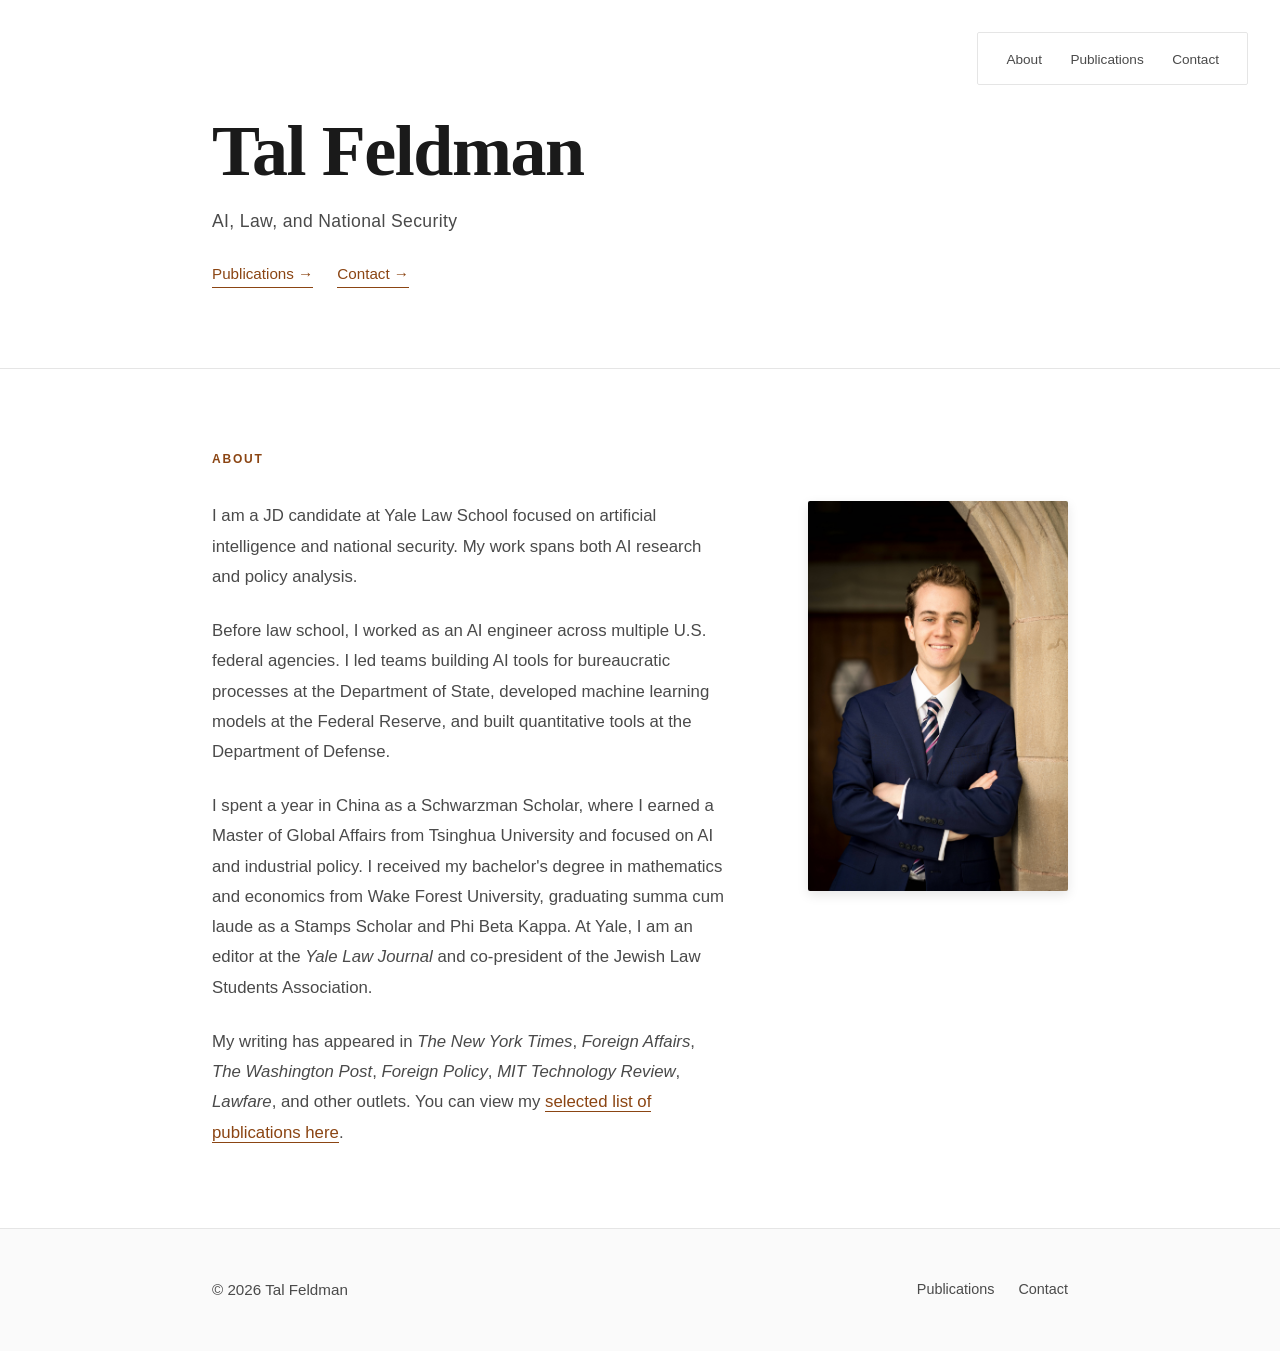
==== index.html @ 02ea6c84 "Add New York Times op-ed to publications and front-page venue list Adds "The Hidden Cost of China's " ====
<!DOCTYPE html>
<html lang="en">
<head>
    <meta charset="UTF-8">
    <meta name="viewport" content="width=device-width, initial-scale=1.0">
    
    <!-- Primary Meta Tags -->
    <title>Tal Feldman — AI, Law & National Security | Yale Law School</title>
    <meta name="title" content="Tal Feldman — AI, Law & National Security | Yale Law School">
    <meta name="description" content="Tal Feldman is a JD candidate at Yale Law School working at the intersection of AI, law, and national security. Former AI engineer across multiple U.S. federal agencies. Writing in The New York Times, Foreign Policy, Washington Post, MIT Technology Review, and Lawfare.">
    <meta name="robots" content="index, follow">
    <meta name="author" content="Tal Feldman">
    <meta name="keywords" content="Tal Feldman, AI policy, national security, Yale Law School, artificial intelligence, law, machine learning, foreign policy, cybersecurity">
    
    <!-- Canonical URL -->
    <link rel="canonical" href="https://talxfeldman.com/">
    
    <!-- Open Graph / Facebook -->
    <meta property="og:type" content="website">
    <meta property="og:url" content="https://talxfeldman.com/">
    <meta property="og:title" content="Tal Feldman — AI, Law & National Security">
    <meta property="og:description" content="JD candidate at Yale Law School focused on AI and national security. Former AI engineer across multiple U.S. federal agencies. Writing, research, and selected publications.">
    <meta property="og:image" content="https://talxfeldman.com/Feldman1.jpg">
    
    <!-- Twitter -->
    <meta property="twitter:card" content="summary_large_image">
    <meta property="twitter:url" content="https://talxfeldman.com/">
    <meta property="twitter:title" content="Tal Feldman — AI, Law & National Security">
    <meta property="twitter:description" content="JD candidate at Yale Law School focused on AI and national security. Former AI engineer across multiple U.S. federal agencies.">
    <meta property="twitter:image" content="https://talxfeldman.com/Feldman1.jpg">
    
    <!-- Structured Data (JSON-LD) -->
    <script type="application/ld+json">
    {
      "@context": "https://schema.org",
      "@type": "Person",
      "name": "Tal Feldman",
      "url": "https://talxfeldman.com/",
      "image": "https://talxfeldman.com/Feldman1.jpg",
      "sameAs": [
        "https://www.linkedin.com/in/talfeldman/"
      ],
      "jobTitle": "JD Candidate",
      "affiliation": [
        {
          "@type": "Organization",
          "name": "Yale Law School"
        },
        {
          "@type": "Organization",
          "name": "Yale Law Journal"
        }
      ],
      "alumniOf": [
        {
          "@type": "Organization",
          "name": "Tsinghua University",
          "sameAs": "https://www.schwarzmanscholars.org/"
        },
        {
          "@type": "Organization",
          "name": "Wake Forest University"
        }
      ],
      "knowsAbout": [
        "Artificial Intelligence",
        "National Security",
        "AI Policy",
        "Machine Learning",
        "Foreign Policy",
        "Cybersecurity",
        "Law",
        "Technology Policy"
      ],
      "description": "JD candidate at Yale Law School working at the intersection of AI, law, and national security. Former AI engineer at Department of State, Federal Reserve, and Department of Defense."
    }
    </script>
    
    <!-- Favicons -->
    <link rel="icon" type="image/png" sizes="48x48" href="/favicon-48.png">
    <link rel="icon" href="/favicon.ico">
    <style>
        :root {
            --primary-dark: #1a1a1a;
            --secondary-dark: #2d2d2d;
            --text-primary: #0a0a0a;
            --text-secondary: #4a4a4a;
            --accent: #8b4513;
            --accent-light: #b8651f;
            --border-subtle: #e5e5e5;
            --bg-subtle: #fafafa;
        }

        * {
            margin: 0;
            padding: 0;
            box-sizing: border-box;
        }

        body {
            font-family: 'Work Sans', -apple-system, sans-serif;
            line-height: 1.7;
            color: var(--text-primary);
            background: #ffffff;
            -webkit-font-smoothing: antialiased;
            -moz-osx-font-smoothing: grayscale;
        }

        .container {
            max-width: 920px;
            margin: 0 auto;
            padding: 0 2rem;
        }

        /* Header / Hero */
        header {
            padding: 7rem 0 5rem;
            border-bottom: 1px solid var(--border-subtle);
            opacity: 0;
            animation: fadeIn 1s ease-out forwards;
        }

        h1 {
            font-family: 'Cormorant Garamond', serif;
            font-size: 4.5rem;
            font-weight: 600;
            letter-spacing: -0.02em;
            margin-bottom: 1rem;
            color: var(--primary-dark);
            line-height: 1.1;
        }

        .subtitle {
            font-size: 1.1rem;
            color: var(--text-secondary);
            font-weight: 300;
            letter-spacing: 0.02em;
            max-width: 600px;
            margin-bottom: 1.5rem;
        }

        .header-links {
            display: flex;
            gap: 1.5rem;
            flex-wrap: wrap;
        }

        .header-link {
            display: inline-block;
            color: var(--accent);
            text-decoration: none;
            font-size: 0.95rem;
            font-weight: 500;
            border-bottom: 1px solid var(--accent);
            transition: all 0.3s ease;
        }

        .header-link:hover {
            color: var(--accent-light);
            border-color: var(--accent-light);
        }

        /* About Section */
        .about {
            padding: 5rem 0;
            opacity: 0;
            animation: fadeIn 1s ease-out 0.3s forwards;
        }

        .about-content {
            display: flex;
            gap: 5rem;
            align-items: flex-start;
        }

        .about-text {
            flex: 1;
            font-size: 1.05rem;
            color: var(--text-secondary);
            line-height: 1.8;
        }

        .about-photo {
            flex-shrink: 0;
        }

        .about-photo img {
            width: 260px;
            height: auto;
            object-fit: cover;
            object-position: center top;
            border-radius: 2px;
            box-shadow: 0 4px 12px rgba(0, 0, 0, 0.1);
        }

        .section-label {
            font-size: 0.75rem;
            text-transform: uppercase;
            letter-spacing: 0.15em;
            color: var(--accent);
            font-weight: 600;
            margin-bottom: 2rem;
        }

        .about-text p {
            margin-bottom: 1.5rem;
        }

        .about-text p:last-child {
            margin-bottom: 0;
        }

        /* Footer */
        footer {
            padding: 3rem 0;
            border-top: 1px solid var(--border-subtle);
            background: var(--bg-subtle);
        }

        .footer-content {
            display: flex;
            justify-content: space-between;
            align-items: center;
            flex-wrap: wrap;
            gap: 1.5rem;
        }

        .footer-links {
            display: flex;
            gap: 1.5rem;
        }

        .footer-links a {
            color: var(--text-secondary);
            text-decoration: none;
            font-size: 0.9rem;
            transition: color 0.3s ease;
        }

        .footer-links a:hover {
            color: var(--accent);
        }

        .contact {
            font-size: 0.95rem;
            color: var(--text-secondary);
        }

        /* Skip Navigation */
        .skip-nav {
            position: fixed;
            top: 2rem;
            right: 2rem;
            z-index: 100;
            background: rgba(255, 255, 255, 0.95);
            backdrop-filter: blur(10px);
            border: 1px solid var(--border-subtle);
            border-radius: 2px;
            padding: 0.75rem 1rem;
            opacity: 0;
            animation: fadeIn 1s ease-out 0.5s forwards;
        }

        .skip-nav a {
            color: var(--text-secondary);
            text-decoration: none;
            font-size: 0.85rem;
            margin: 0 0.75rem;
            transition: color 0.3s ease;
            font-weight: 400;
        }

        .skip-nav a:hover {
            color: var(--accent);
        }

        /* Animations */
        @keyframes fadeIn {
            from {
                opacity: 0;
                transform: translateY(20px);
            }
            to {
                opacity: 1;
                transform: translateY(0);
            }
        }

        /* Responsive Design */
        @media (max-width: 768px) {
            h1 {
                font-size: 3rem;
            }

            header {
                padding: 4rem 0 3rem;
            }

            .about-content {
                flex-direction: column-reverse;
                gap: 2rem;
            }

            .about-photo {
                width: 100%;
                text-align: center;
            }

            .about-photo img {
                width: 200px;
            }

            .about {
                padding: 3rem 0;
            }

            .container {
                padding: 0 1.5rem;
            }

            .footer-content {
                flex-direction: column;
                align-items: flex-start;
            }

            .skip-nav {
                top: 1rem;
                right: 1rem;
                padding: 0.5rem 0.75rem;
            }

            .skip-nav a {
                font-size: 0.8rem;
                margin: 0 0.5rem;
            }
        }

        @media (max-width: 480px) {
            h1 {
                font-size: 2.5rem;
            }

            .subtitle {
                font-size: 1rem;
            }

            .about-text {
                font-size: 1rem;
            }

            .about-photo img {
                width: 180px;
            }
        }
    </style>
</head>
<body>
    <nav class="skip-nav">
        <a href="#about">About</a>
        <a href="publications.html">Publications</a>
        <a href="contact.html">Contact</a>
    </nav>
    
    <header>
        <div class="container">
            <h1>Tal Feldman</h1>
            <p class="subtitle">AI, Law, and National Security</p>
            <div class="header-links">
                <a href="publications.html" class="header-link">Publications →</a>
                <a href="contact.html" class="header-link">Contact →</a>
            </div>
        </div>
    </header>

    <section class="about" id="about">
        <div class="container">
            <div class="section-label">About</div>
            <div class="about-content">
                <div class="about-text">
                    <p>I am a JD candidate at Yale Law School focused on artificial intelligence and national security. My work spans both AI research and policy analysis.</p>

                    <p>Before law school, I worked as an AI engineer across multiple U.S. federal agencies. I led teams building AI tools for bureaucratic processes at the Department of State, developed machine learning models at the Federal Reserve, and built quantitative tools at the Department of Defense.</p>

                    <p>I spent a year in China as a Schwarzman Scholar, where I earned a Master of Global Affairs from Tsinghua University and focused on AI and industrial policy. I received my bachelor's degree in mathematics and economics from Wake Forest University, graduating summa cum laude as a Stamps Scholar and Phi Beta Kappa. At Yale, I am an editor at the <i>Yale Law Journal</i> and co-president of the Jewish Law Students Association.</p>

                    <p>My writing has appeared in <i>The New York Times</i>, <i>Foreign Affairs</i>, <i>The Washington Post</i>, <i>Foreign Policy</i>, <i>MIT Technology Review</i>, <i>Lawfare</i>, and other outlets. You can view my <a href="publications.html" style="color: var(--accent); text-decoration: none; border-bottom: 1px solid var(--accent);">selected list of publications here</a>.</p>
                </div>
                <div class="about-photo">
                    <img src="Feldman1.jpg" alt="Tal Feldman, JD candidate at Yale Law School">
                </div>
            </div>
        </div>
    </section>

    <footer>
        <div class="container">
            <div class="footer-content">
                <div class="contact">
                    © 2026 Tal Feldman
                </div>
                <div class="footer-links">
                    <a href="publications.html">Publications</a>
                    <a href="contact.html">Contact</a>
                </div>
            </div>
        </div>
    </footer>
</body>
</html>
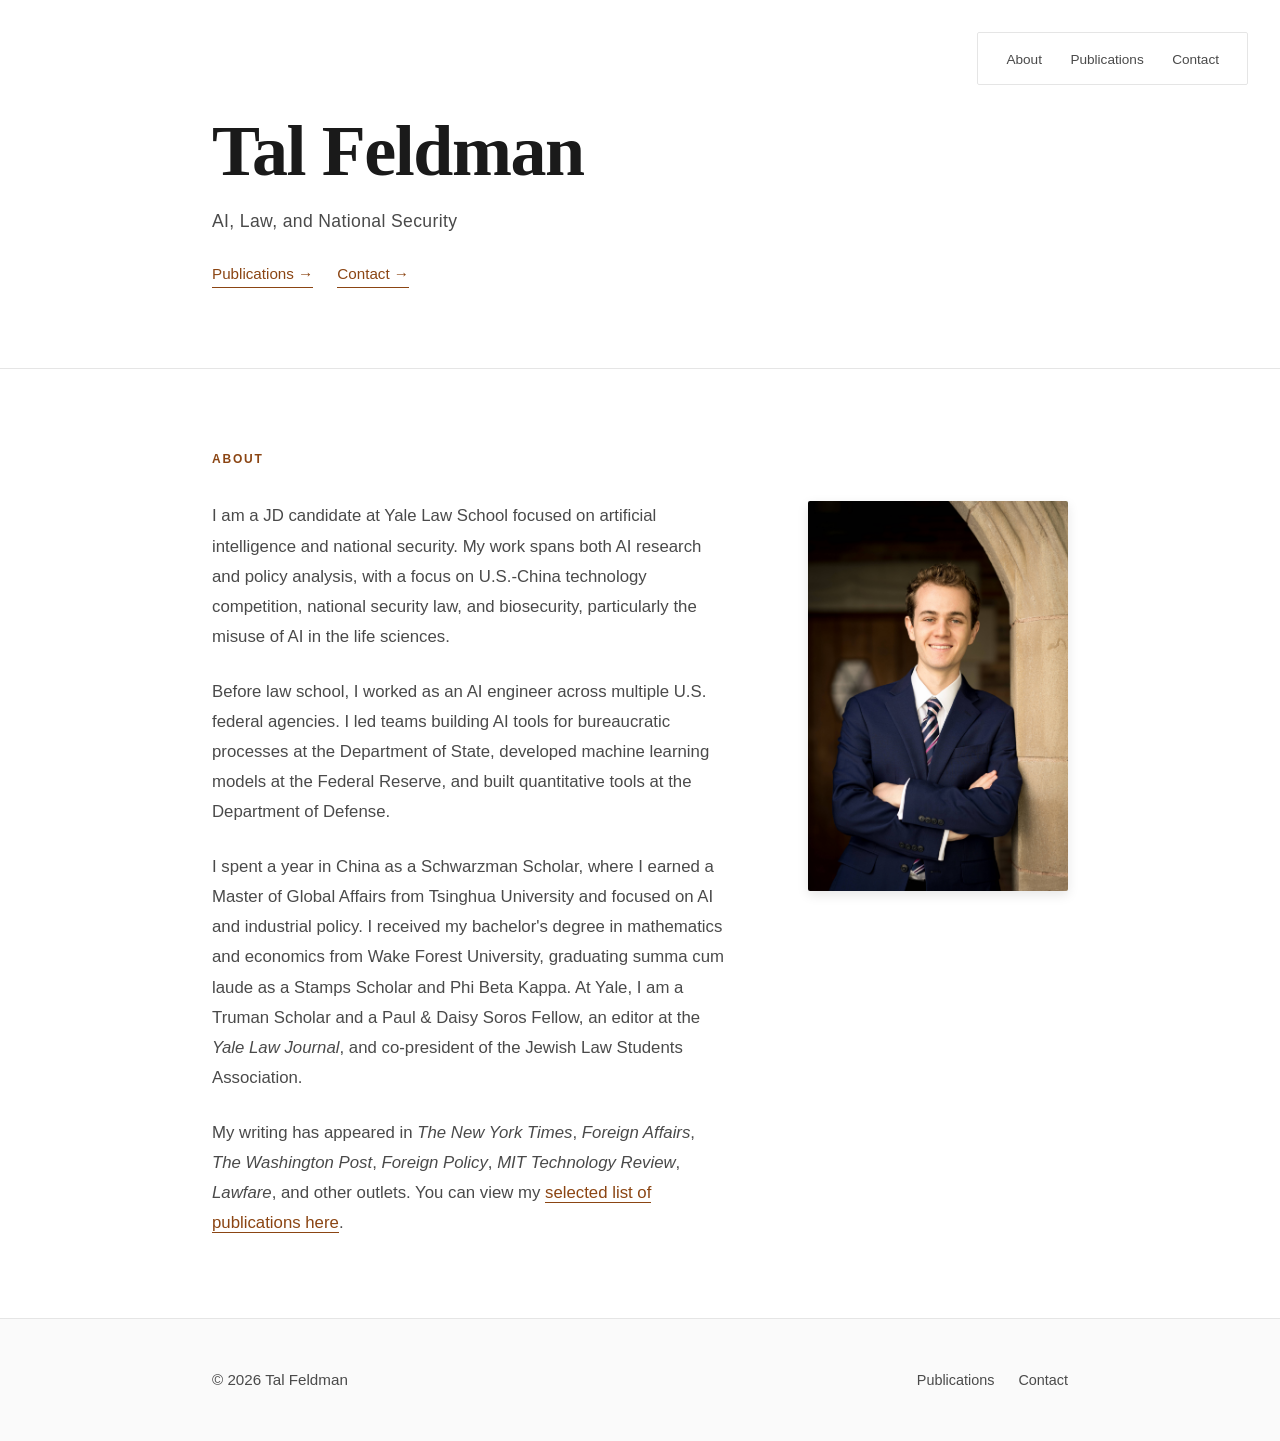
==== commit 7f36cd86: "Update bio: add Truman Scholar and Soros Fellow, research focus areas; drop forthcoming HNSJ entry C" ====
--- a/index.html
+++ b/index.html
@@ -7,7 +7,7 @@
     <!-- Primary Meta Tags -->
     <title>Tal Feldman — AI, Law & National Security | Yale Law School</title>
     <meta name="title" content="Tal Feldman — AI, Law & National Security | Yale Law School">
-    <meta name="description" content="Tal Feldman is a JD candidate at Yale Law School working at the intersection of AI, law, and national security. Former AI engineer across multiple U.S. federal agencies. Writing in The New York Times, Foreign Policy, Washington Post, MIT Technology Review, and Lawfare.">
+    <meta name="description" content="Tal Feldman is a JD candidate at Yale Law School working at the intersection of AI, law, and national security. Former AI engineer across multiple U.S. federal agencies. Writing in The New York Times, Foreign Affairs, Foreign Policy, Washington Post, MIT Technology Review, and Lawfare.">
     <meta name="robots" content="index, follow">
     <meta name="author" content="Tal Feldman">
     <meta name="keywords" content="Tal Feldman, AI policy, national security, Yale Law School, artificial intelligence, law, machine learning, foreign policy, cybersecurity">
@@ -377,11 +377,11 @@
             <div class="section-label">About</div>
             <div class="about-content">
                 <div class="about-text">
-                    <p>I am a JD candidate at Yale Law School focused on artificial intelligence and national security. My work spans both AI research and policy analysis.</p>
+                    <p>I am a JD candidate at Yale Law School focused on artificial intelligence and national security. My work spans both AI research and policy analysis, with a focus on U.S.-China technology competition, national security law, and biosecurity, particularly the misuse of AI in the life sciences.</p>
 
                     <p>Before law school, I worked as an AI engineer across multiple U.S. federal agencies. I led teams building AI tools for bureaucratic processes at the Department of State, developed machine learning models at the Federal Reserve, and built quantitative tools at the Department of Defense.</p>
 
-                    <p>I spent a year in China as a Schwarzman Scholar, where I earned a Master of Global Affairs from Tsinghua University and focused on AI and industrial policy. I received my bachelor's degree in mathematics and economics from Wake Forest University, graduating summa cum laude as a Stamps Scholar and Phi Beta Kappa. At Yale, I am an editor at the <i>Yale Law Journal</i> and co-president of the Jewish Law Students Association.</p>
+                    <p>I spent a year in China as a Schwarzman Scholar, where I earned a Master of Global Affairs from Tsinghua University and focused on AI and industrial policy. I received my bachelor's degree in mathematics and economics from Wake Forest University, graduating summa cum laude as a Stamps Scholar and Phi Beta Kappa. At Yale, I am a Truman Scholar and a Paul &amp; Daisy Soros Fellow, an editor at the <i>Yale Law Journal</i>, and co-president of the Jewish Law Students Association.</p>
 
                     <p>My writing has appeared in <i>The New York Times</i>, <i>Foreign Affairs</i>, <i>The Washington Post</i>, <i>Foreign Policy</i>, <i>MIT Technology Review</i>, <i>Lawfare</i>, and other outlets. You can view my <a href="publications.html" style="color: var(--accent); text-decoration: none; border-bottom: 1px solid var(--accent);">selected list of publications here</a>.</p>
                 </div>
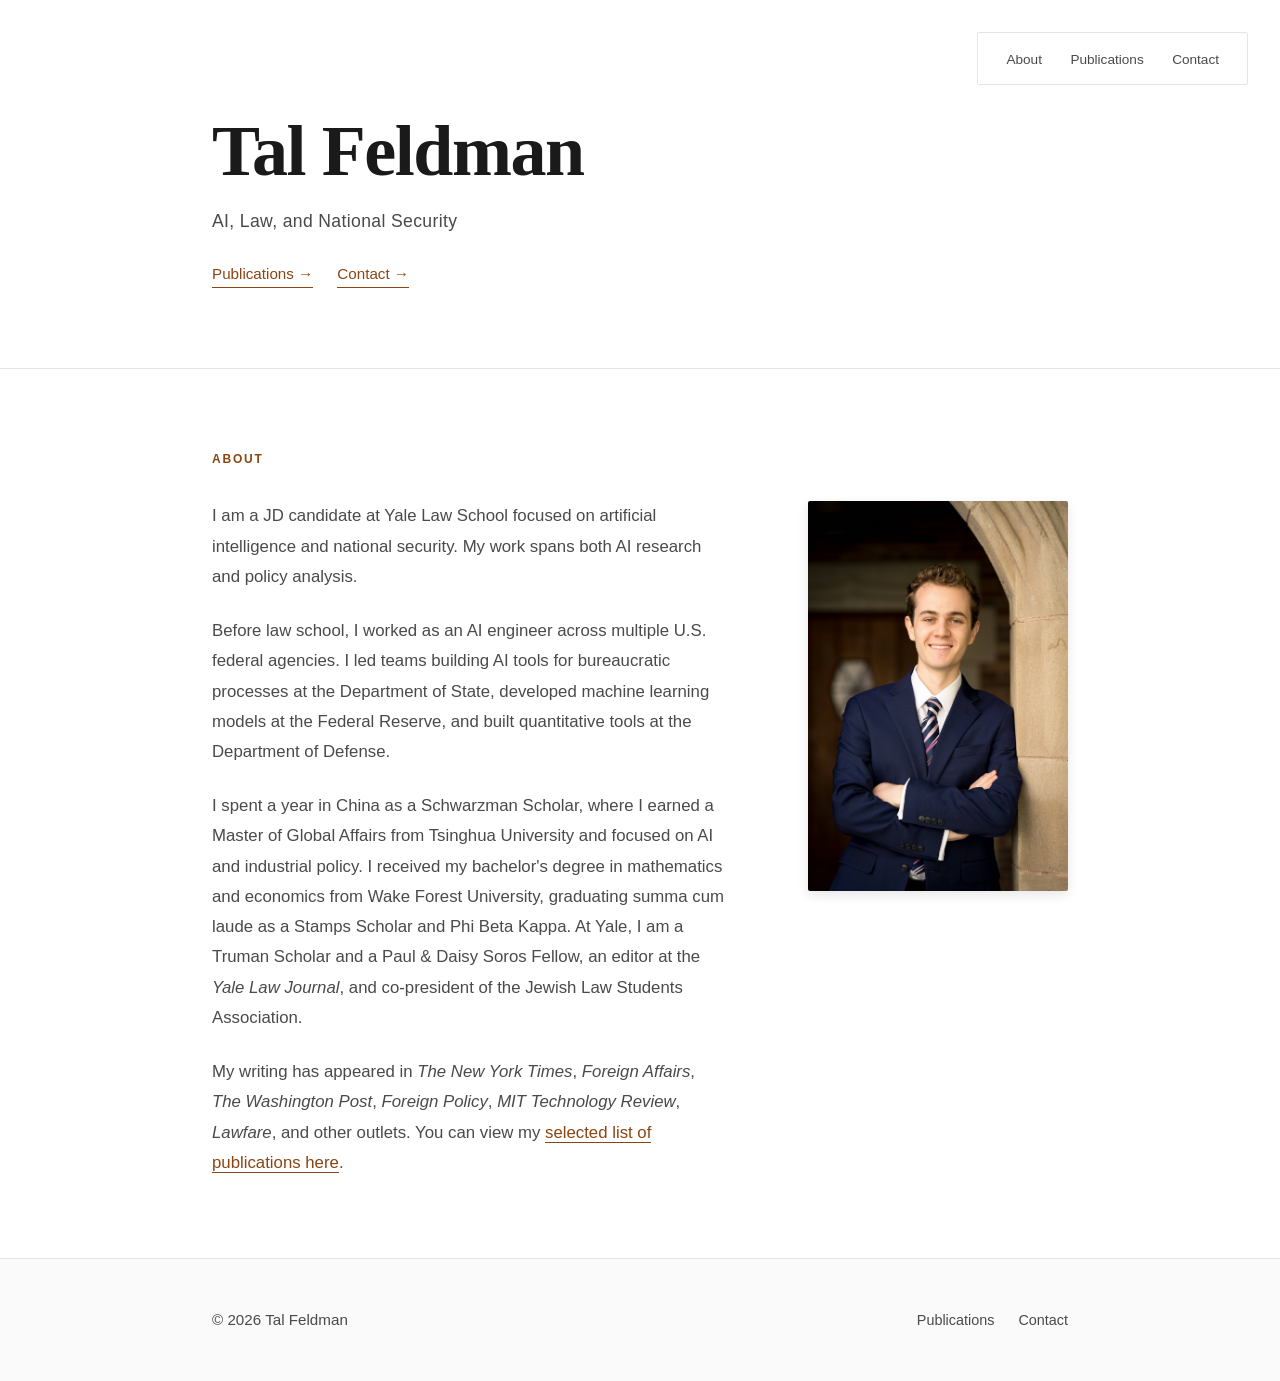
==== commit 1099e68c: "Remove research-focus clause from bio Co-Authored-By: Claude Opus 5.5 (1M context) <noreply@anthropi" ====
--- a/index.html
+++ b/index.html
@@ -377,7 +377,7 @@
             <div class="section-label">About</div>
             <div class="about-content">
                 <div class="about-text">
-                    <p>I am a JD candidate at Yale Law School focused on artificial intelligence and national security. My work spans both AI research and policy analysis, with a focus on U.S.-China technology competition, national security law, and biosecurity, particularly the misuse of AI in the life sciences.</p>
+                    <p>I am a JD candidate at Yale Law School focused on artificial intelligence and national security. My work spans both AI research and policy analysis.</p>
 
                     <p>Before law school, I worked as an AI engineer across multiple U.S. federal agencies. I led teams building AI tools for bureaucratic processes at the Department of State, developed machine learning models at the Federal Reserve, and built quantitative tools at the Department of Defense.</p>
 
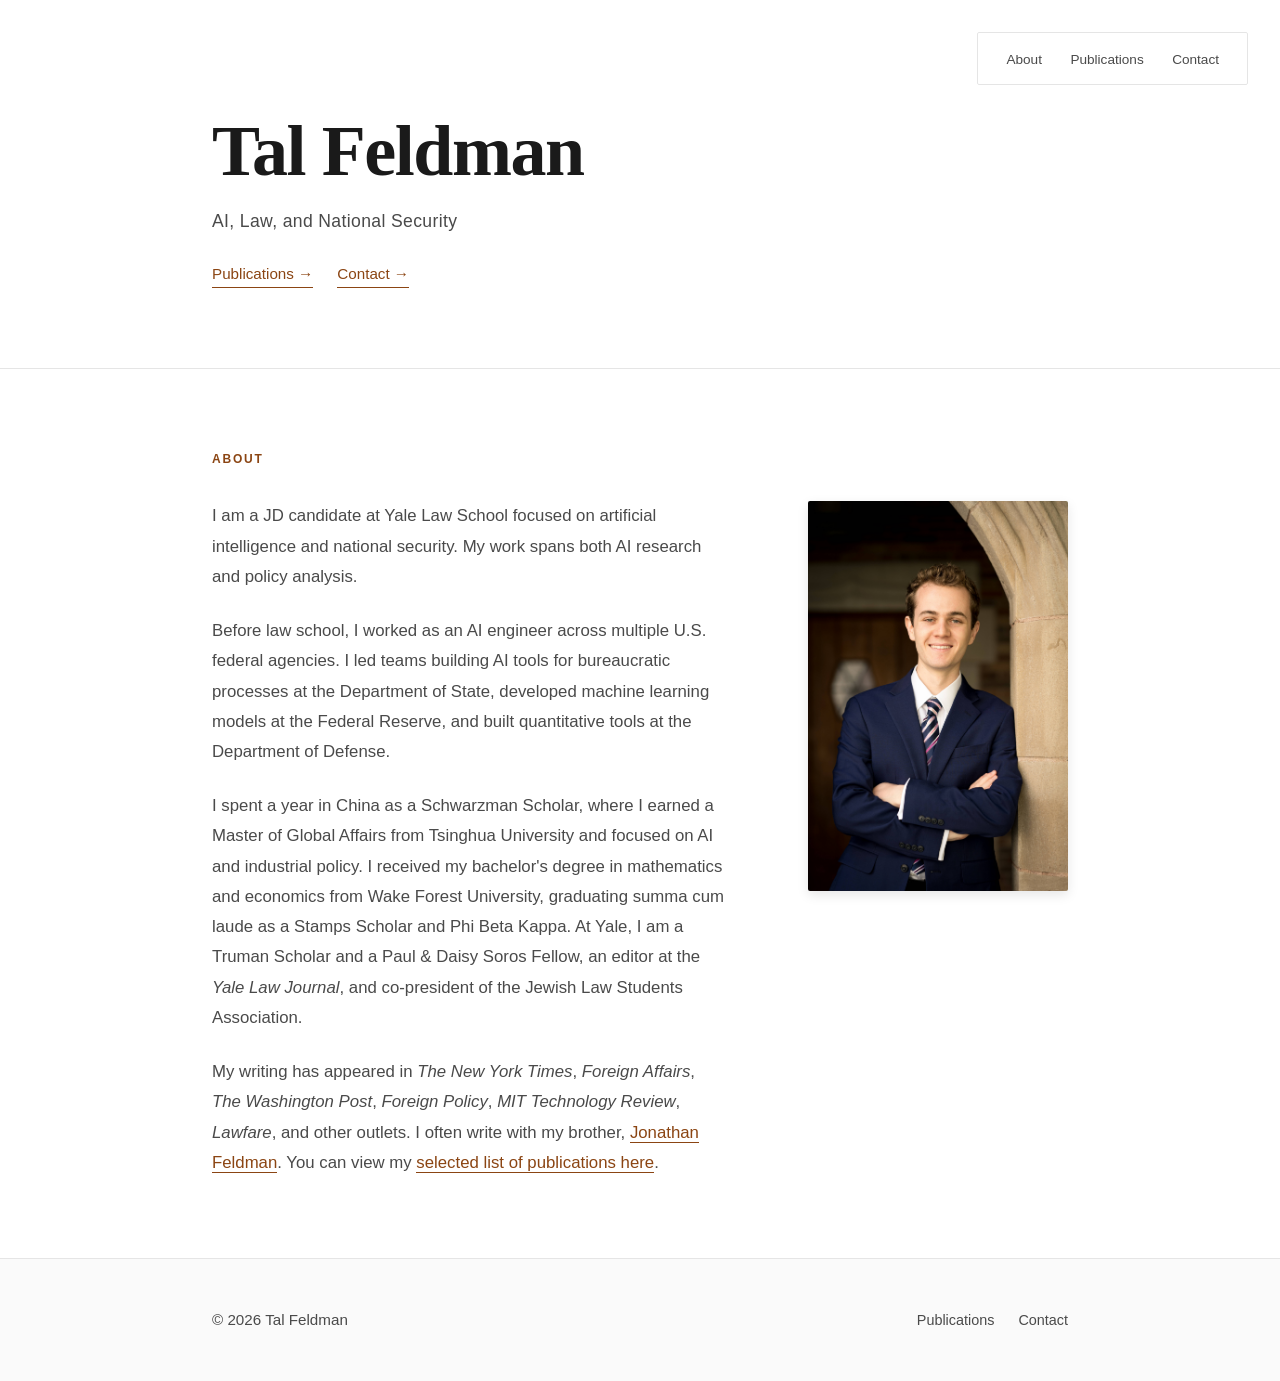
==== commit 78b945e4: "Link Jonathan Feldman's site Co-Authored-By: Claude Opus 5.5 <noreply@anthropic.com>" ====
--- a/index.html
+++ b/index.html
@@ -383,7 +383,7 @@
 
                     <p>I spent a year in China as a Schwarzman Scholar, where I earned a Master of Global Affairs from Tsinghua University and focused on AI and industrial policy. I received my bachelor's degree in mathematics and economics from Wake Forest University, graduating summa cum laude as a Stamps Scholar and Phi Beta Kappa. At Yale, I am a Truman Scholar and a Paul &amp; Daisy Soros Fellow, an editor at the <i>Yale Law Journal</i>, and co-president of the Jewish Law Students Association.</p>
 
-                    <p>My writing has appeared in <i>The New York Times</i>, <i>Foreign Affairs</i>, <i>The Washington Post</i>, <i>Foreign Policy</i>, <i>MIT Technology Review</i>, <i>Lawfare</i>, and other outlets. You can view my <a href="publications.html" style="color: var(--accent); text-decoration: none; border-bottom: 1px solid var(--accent);">selected list of publications here</a>.</p>
+                    <p>My writing has appeared in <i>The New York Times</i>, <i>Foreign Affairs</i>, <i>The Washington Post</i>, <i>Foreign Policy</i>, <i>MIT Technology Review</i>, <i>Lawfare</i>, and other outlets. I often write with my brother, <a href="https://jonathanxfeldman.com/" target="_blank" rel="noopener" style="color: var(--accent); text-decoration: none; border-bottom: 1px solid var(--accent);">Jonathan Feldman</a>. You can view my <a href="publications.html" style="color: var(--accent); text-decoration: none; border-bottom: 1px solid var(--accent);">selected list of publications here</a>.</p>
                 </div>
                 <div class="about-photo">
                     <img src="Feldman1.jpg" alt="Tal Feldman, JD candidate at Yale Law School">
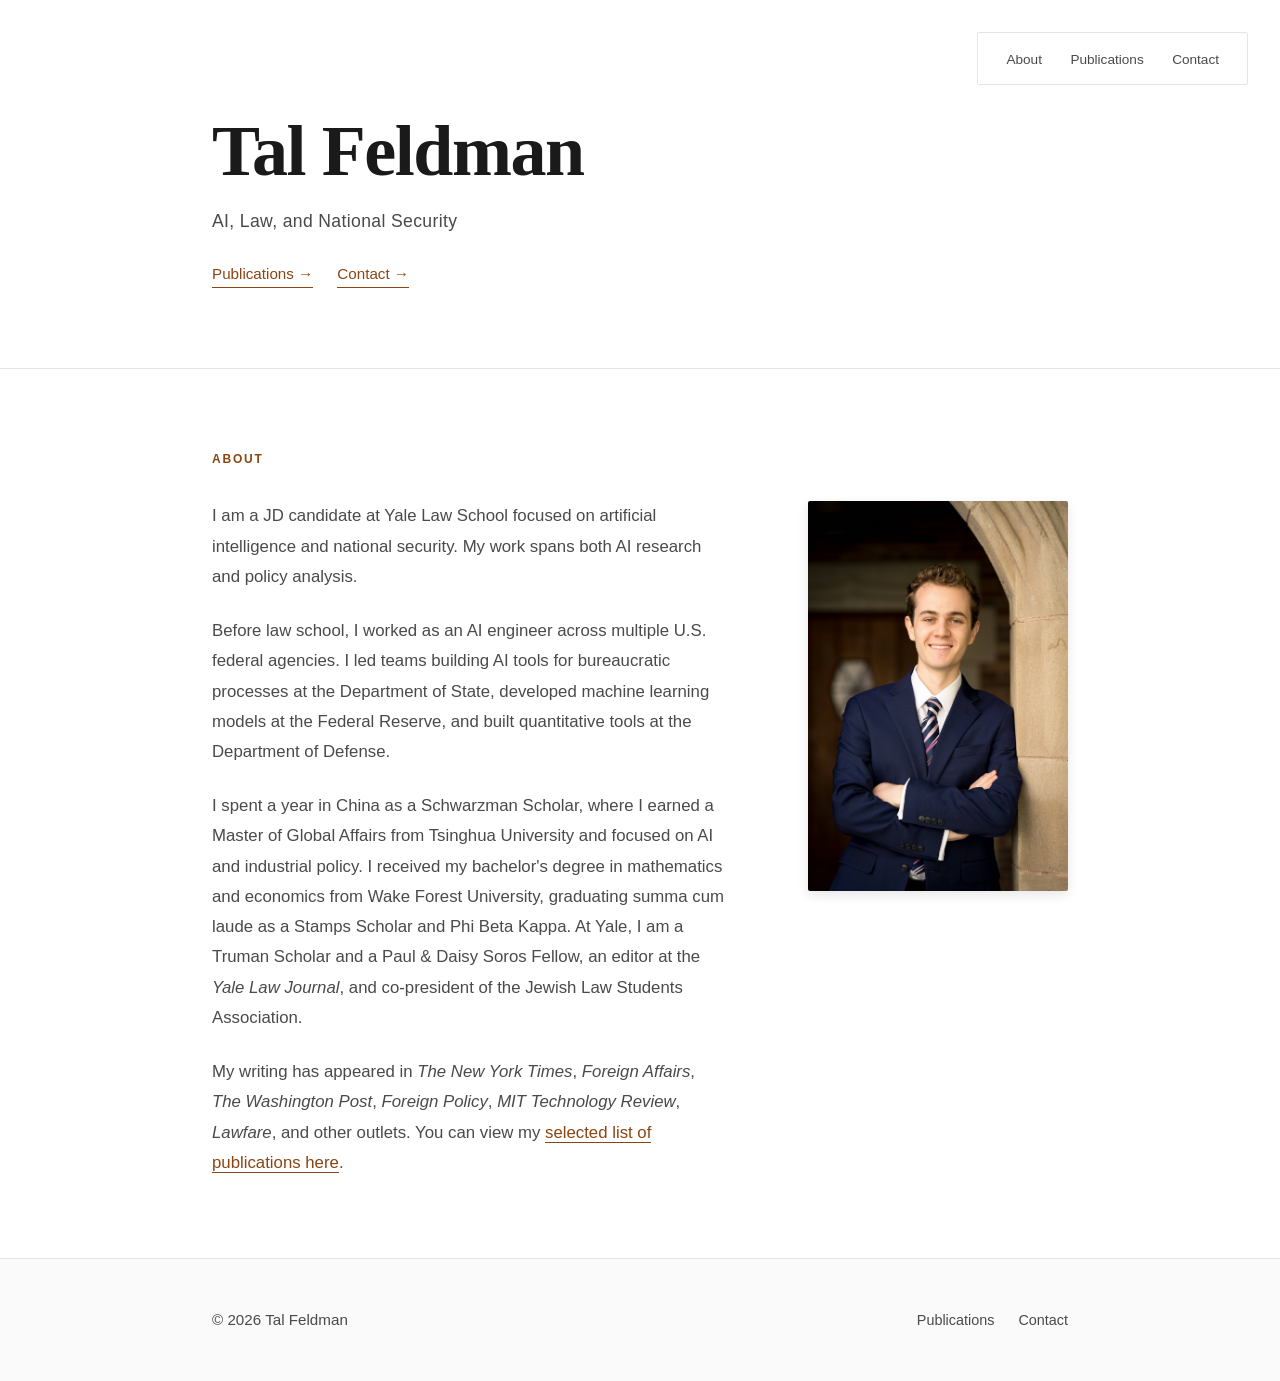
==== commit 32918f70: "Cut "I often write with my brother, Jonathan Feldman." from About Co-Authored-By: Claude Opus 5.5 <n" ====
--- a/index.html
+++ b/index.html
@@ -383,7 +383,7 @@
 
                     <p>I spent a year in China as a Schwarzman Scholar, where I earned a Master of Global Affairs from Tsinghua University and focused on AI and industrial policy. I received my bachelor's degree in mathematics and economics from Wake Forest University, graduating summa cum laude as a Stamps Scholar and Phi Beta Kappa. At Yale, I am a Truman Scholar and a Paul &amp; Daisy Soros Fellow, an editor at the <i>Yale Law Journal</i>, and co-president of the Jewish Law Students Association.</p>
 
-                    <p>My writing has appeared in <i>The New York Times</i>, <i>Foreign Affairs</i>, <i>The Washington Post</i>, <i>Foreign Policy</i>, <i>MIT Technology Review</i>, <i>Lawfare</i>, and other outlets. I often write with my brother, <a href="https://jonathanxfeldman.com/" target="_blank" rel="noopener" style="color: var(--accent); text-decoration: none; border-bottom: 1px solid var(--accent);">Jonathan Feldman</a>. You can view my <a href="publications.html" style="color: var(--accent); text-decoration: none; border-bottom: 1px solid var(--accent);">selected list of publications here</a>.</p>
+                    <p>My writing has appeared in <i>The New York Times</i>, <i>Foreign Affairs</i>, <i>The Washington Post</i>, <i>Foreign Policy</i>, <i>MIT Technology Review</i>, <i>Lawfare</i>, and other outlets. You can view my <a href="publications.html" style="color: var(--accent); text-decoration: none; border-bottom: 1px solid var(--accent);">selected list of publications here</a>.</p>
                 </div>
                 <div class="about-photo">
                     <img src="Feldman1.jpg" alt="Tal Feldman, JD candidate at Yale Law School">
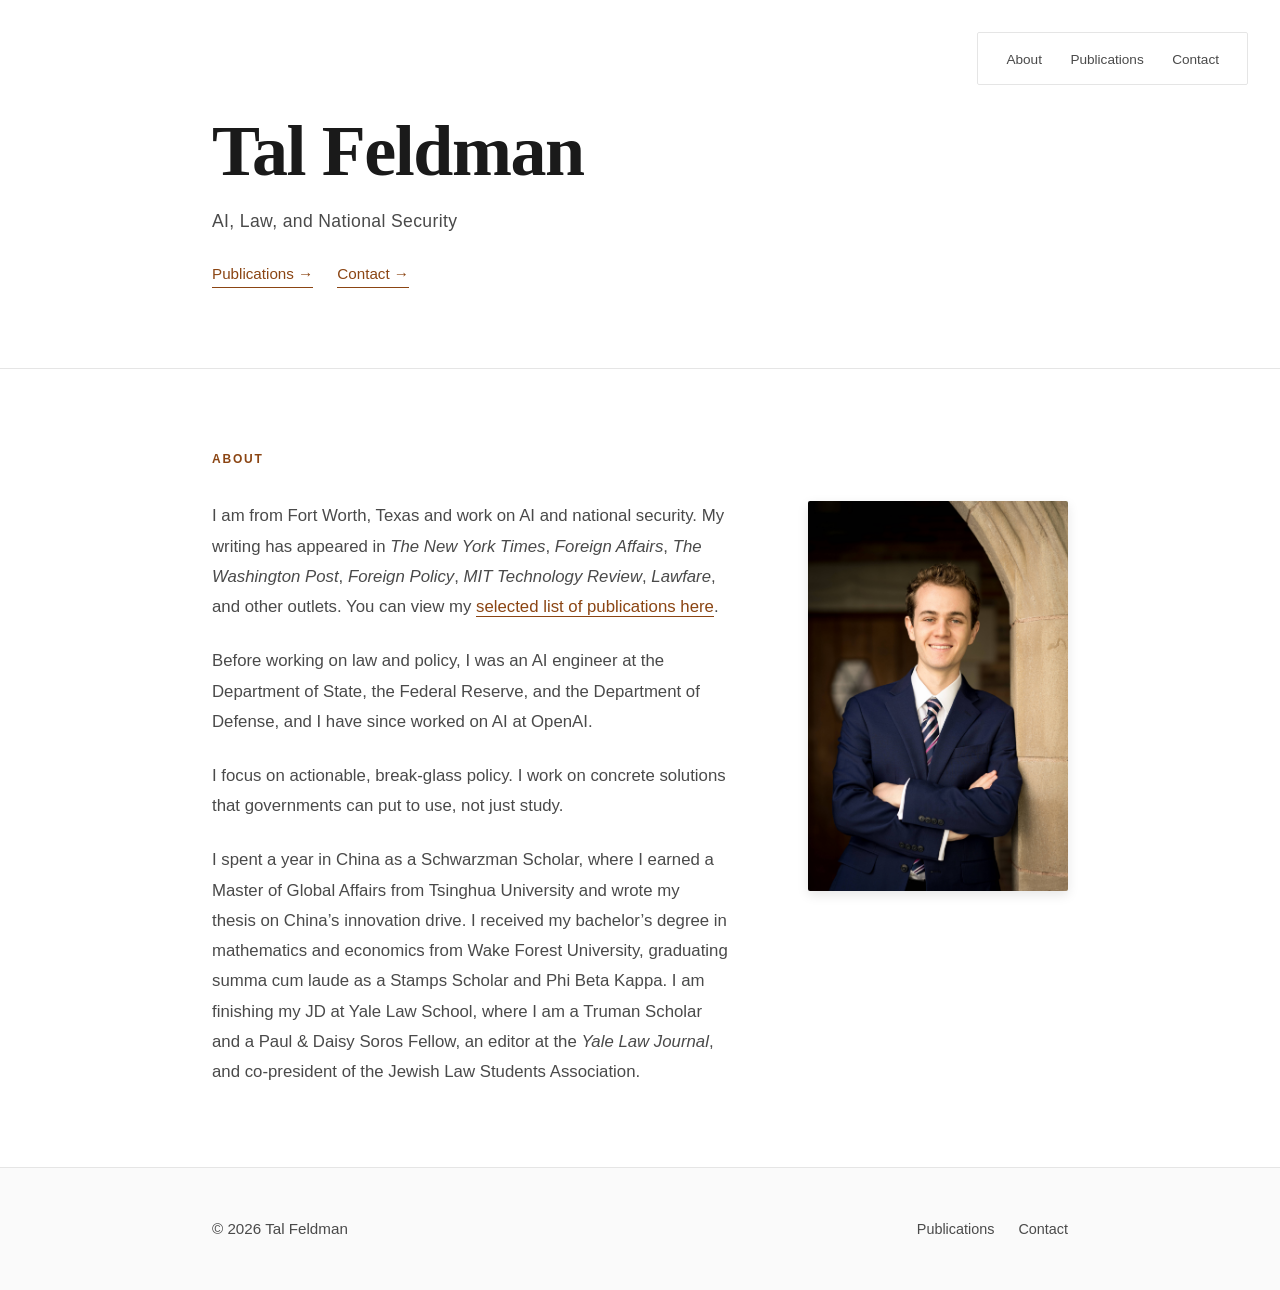
==== commit fc9d21ff: "Add Fort Worth, Texas to bio and reword About Co-Authored-By: Claude Opus 5.5 <noreply@anthropic.com" ====
--- a/index.html
+++ b/index.html
@@ -7,7 +7,7 @@
     <!-- Primary Meta Tags -->
     <title>Tal Feldman — AI, Law & National Security | Yale Law School</title>
     <meta name="title" content="Tal Feldman — AI, Law & National Security | Yale Law School">
-    <meta name="description" content="Tal Feldman is a JD candidate at Yale Law School working at the intersection of AI, law, and national security. Former AI engineer across multiple U.S. federal agencies. Writing in The New York Times, Foreign Affairs, Foreign Policy, Washington Post, MIT Technology Review, and Lawfare.">
+    <meta name="description" content="Tal Feldman is from Fort Worth, Texas and works on AI and national security. Former AI engineer across multiple U.S. federal agencies. Writing in The New York Times, Foreign Affairs, Foreign Policy, Washington Post, MIT Technology Review, and Lawfare.">
     <meta name="robots" content="index, follow">
     <meta name="author" content="Tal Feldman">
     <meta name="keywords" content="Tal Feldman, AI policy, national security, Yale Law School, artificial intelligence, law, machine learning, foreign policy, cybersecurity">
@@ -19,14 +19,14 @@
     <meta property="og:type" content="website">
     <meta property="og:url" content="https://talxfeldman.com/">
     <meta property="og:title" content="Tal Feldman — AI, Law & National Security">
-    <meta property="og:description" content="JD candidate at Yale Law School focused on AI and national security. Former AI engineer across multiple U.S. federal agencies. Writing, research, and selected publications.">
+    <meta property="og:description" content="From Fort Worth, Texas. Works on AI and national security. Former AI engineer across multiple U.S. federal agencies. Writing, research, and selected publications.">
     <meta property="og:image" content="https://talxfeldman.com/Feldman1.jpg">
     
     <!-- Twitter -->
     <meta property="twitter:card" content="summary_large_image">
     <meta property="twitter:url" content="https://talxfeldman.com/">
     <meta property="twitter:title" content="Tal Feldman — AI, Law & National Security">
-    <meta property="twitter:description" content="JD candidate at Yale Law School focused on AI and national security. Former AI engineer across multiple U.S. federal agencies.">
+    <meta property="twitter:description" content="From Fort Worth, Texas. Works on AI and national security. Former AI engineer across multiple U.S. federal agencies.">
     <meta property="twitter:image" content="https://talxfeldman.com/Feldman1.jpg">
     
     <!-- Structured Data (JSON-LD) -->
@@ -72,7 +72,7 @@
         "Law",
         "Technology Policy"
       ],
-      "description": "JD candidate at Yale Law School working at the intersection of AI, law, and national security. Former AI engineer at Department of State, Federal Reserve, and Department of Defense."
+      "description": "From Fort Worth, Texas. Works on AI and national security. Former AI engineer at Department of State, Federal Reserve, and Department of Defense."
     }
     </script>
     
@@ -377,13 +377,13 @@
             <div class="section-label">About</div>
             <div class="about-content">
                 <div class="about-text">
-                    <p>I am a JD candidate at Yale Law School focused on artificial intelligence and national security. My work spans both AI research and policy analysis.</p>
-
-                    <p>Before law school, I worked as an AI engineer across multiple U.S. federal agencies. I led teams building AI tools for bureaucratic processes at the Department of State, developed machine learning models at the Federal Reserve, and built quantitative tools at the Department of Defense.</p>
-
-                    <p>I spent a year in China as a Schwarzman Scholar, where I earned a Master of Global Affairs from Tsinghua University and focused on AI and industrial policy. I received my bachelor's degree in mathematics and economics from Wake Forest University, graduating summa cum laude as a Stamps Scholar and Phi Beta Kappa. At Yale, I am a Truman Scholar and a Paul &amp; Daisy Soros Fellow, an editor at the <i>Yale Law Journal</i>, and co-president of the Jewish Law Students Association.</p>
-
-                    <p>My writing has appeared in <i>The New York Times</i>, <i>Foreign Affairs</i>, <i>The Washington Post</i>, <i>Foreign Policy</i>, <i>MIT Technology Review</i>, <i>Lawfare</i>, and other outlets. You can view my <a href="publications.html" style="color: var(--accent); text-decoration: none; border-bottom: 1px solid var(--accent);">selected list of publications here</a>.</p>
+                    <p>I am from Fort Worth, Texas and work on AI and national security. My writing has appeared in <i>The New York Times</i>, <i>Foreign Affairs</i>, <i>The Washington Post</i>, <i>Foreign Policy</i>, <i>MIT Technology Review</i>, <i>Lawfare</i>, and other outlets. You can view my <a href="publications.html" style="color: var(--accent); text-decoration: none; border-bottom: 1px solid var(--accent);">selected list of publications here</a>.</p>
+
+                    <p>Before working on law and policy, I was an AI engineer at the Department of State, the Federal Reserve, and the Department of Defense, and I have since worked on AI at OpenAI.</p>
+
+                    <p>I focus on actionable, break-glass policy. I work on concrete solutions that governments can put to use, not just study.</p>
+
+                    <p>I spent a year in China as a Schwarzman Scholar, where I earned a Master of Global Affairs from Tsinghua University and wrote my thesis on China’s innovation drive. I received my bachelor’s degree in mathematics and economics from Wake Forest University, graduating summa cum laude as a Stamps Scholar and Phi Beta Kappa. I am finishing my JD at Yale Law School, where I am a Truman Scholar and a Paul &amp; Daisy Soros Fellow, an editor at the <i>Yale Law Journal</i>, and co-president of the Jewish Law Students Association.</p>
                 </div>
                 <div class="about-photo">
                     <img src="Feldman1.jpg" alt="Tal Feldman, JD candidate at Yale Law School">
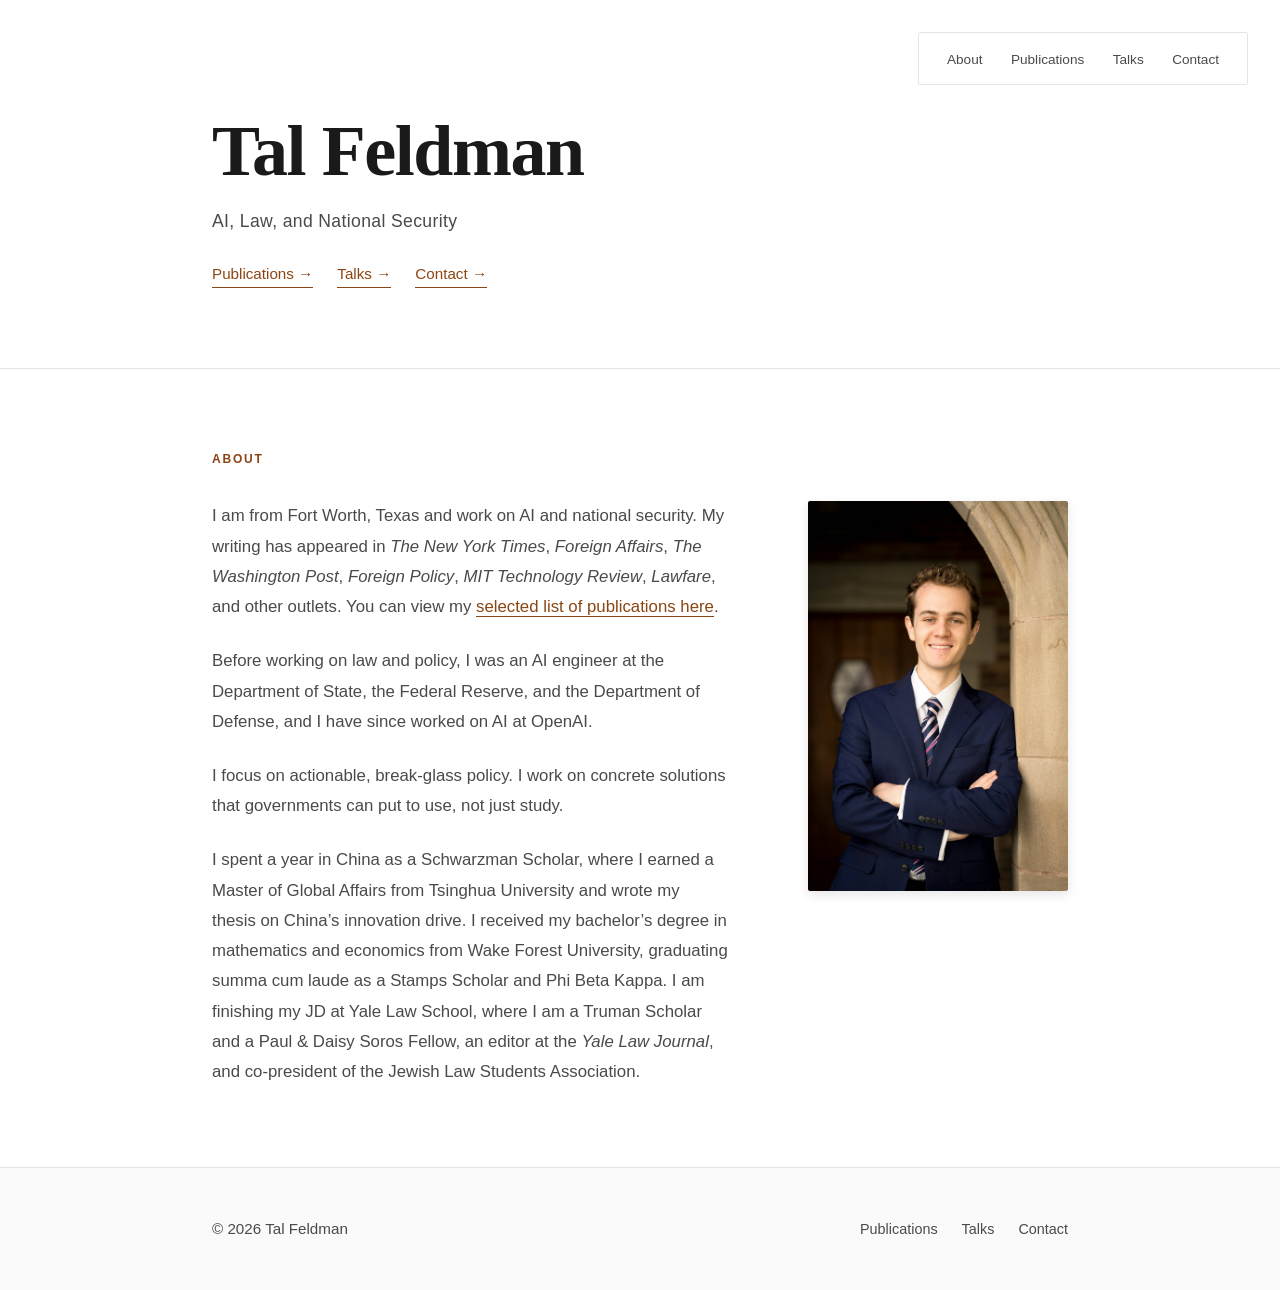
==== commit 16019971: "Add Talks page and nav links Co-Authored-By: Claude Opus 5.5 <noreply@anthropic.com>" ====
--- a/index.html
+++ b/index.html
@@ -358,6 +358,7 @@
     <nav class="skip-nav">
         <a href="#about">About</a>
         <a href="publications.html">Publications</a>
+        <a href="talks.html">Talks</a>
         <a href="contact.html">Contact</a>
     </nav>
     
@@ -367,6 +368,7 @@
             <p class="subtitle">AI, Law, and National Security</p>
             <div class="header-links">
                 <a href="publications.html" class="header-link">Publications →</a>
+                <a href="talks.html" class="header-link">Talks →</a>
                 <a href="contact.html" class="header-link">Contact →</a>
             </div>
         </div>
@@ -400,6 +402,7 @@
                 </div>
                 <div class="footer-links">
                     <a href="publications.html">Publications</a>
+                    <a href="talks.html">Talks</a>
                     <a href="contact.html">Contact</a>
                 </div>
             </div>
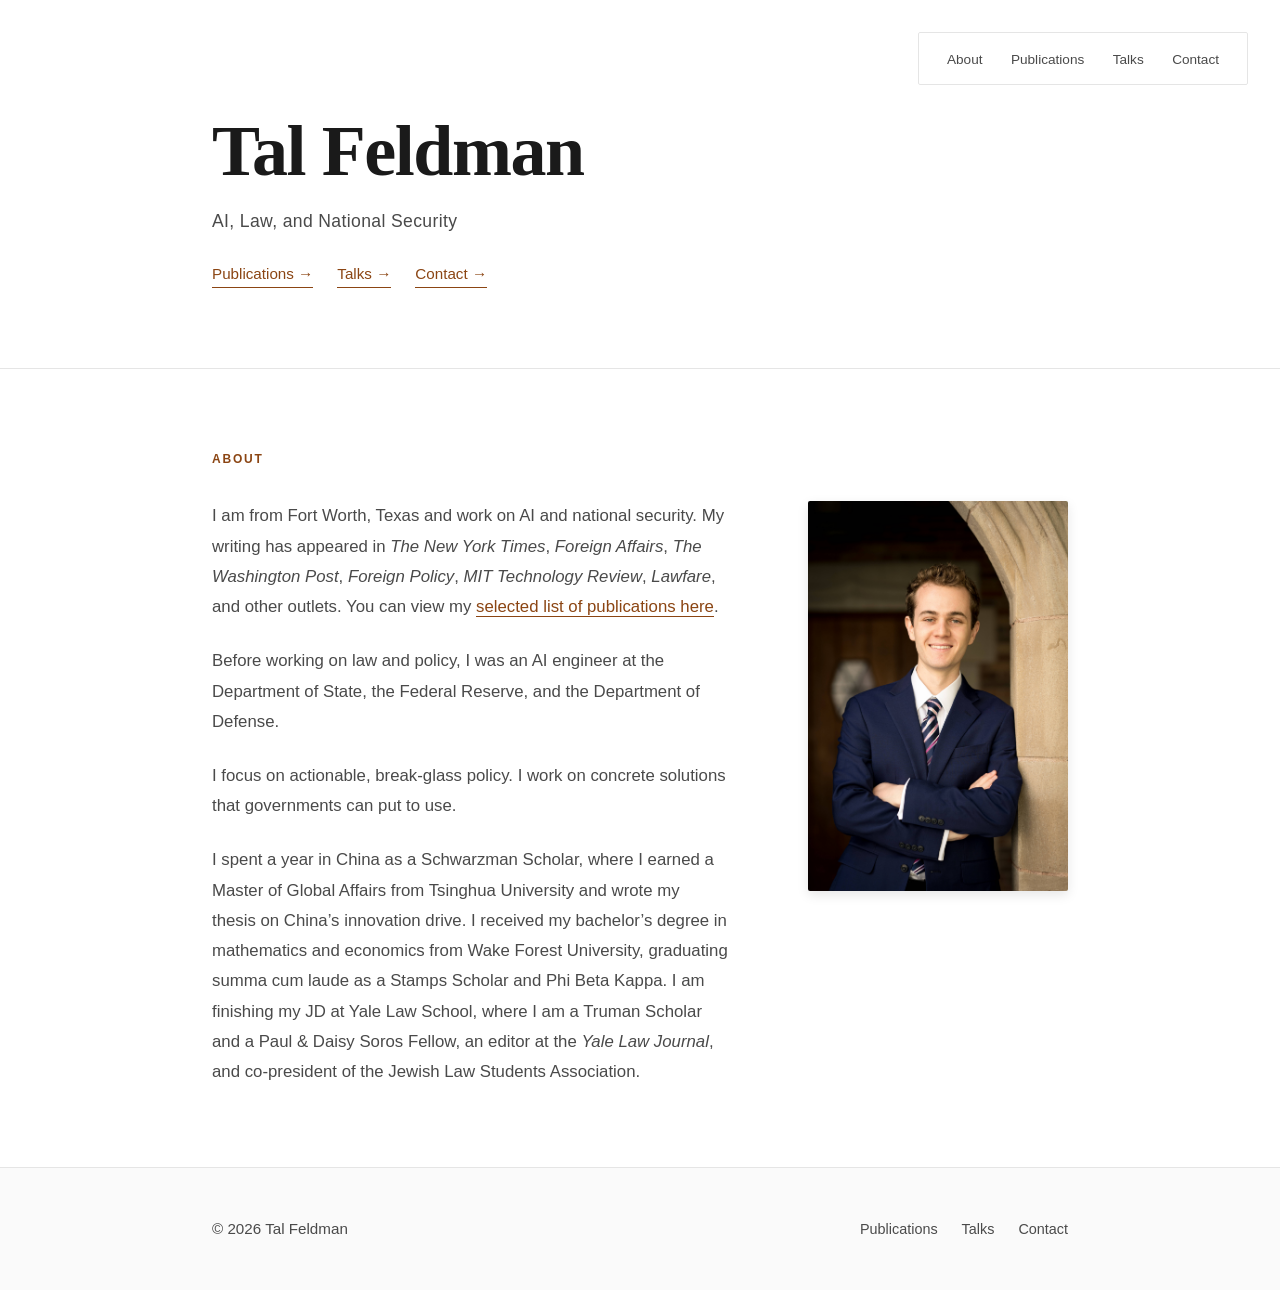
==== commit f4d83f10: "Copy edits: cut OpenAI from bio, "not just study", "Policy and" from talk title Co-Authored-By: Clau" ====
--- a/index.html
+++ b/index.html
@@ -381,9 +381,9 @@
                 <div class="about-text">
                     <p>I am from Fort Worth, Texas and work on AI and national security. My writing has appeared in <i>The New York Times</i>, <i>Foreign Affairs</i>, <i>The Washington Post</i>, <i>Foreign Policy</i>, <i>MIT Technology Review</i>, <i>Lawfare</i>, and other outlets. You can view my <a href="publications.html" style="color: var(--accent); text-decoration: none; border-bottom: 1px solid var(--accent);">selected list of publications here</a>.</p>
 
-                    <p>Before working on law and policy, I was an AI engineer at the Department of State, the Federal Reserve, and the Department of Defense, and I have since worked on AI at OpenAI.</p>
-
-                    <p>I focus on actionable, break-glass policy. I work on concrete solutions that governments can put to use, not just study.</p>
+                    <p>Before working on law and policy, I was an AI engineer at the Department of State, the Federal Reserve, and the Department of Defense.</p>
+
+                    <p>I focus on actionable, break-glass policy. I work on concrete solutions that governments can put to use.</p>
 
                     <p>I spent a year in China as a Schwarzman Scholar, where I earned a Master of Global Affairs from Tsinghua University and wrote my thesis on China’s innovation drive. I received my bachelor’s degree in mathematics and economics from Wake Forest University, graduating summa cum laude as a Stamps Scholar and Phi Beta Kappa. I am finishing my JD at Yale Law School, where I am a Truman Scholar and a Paul &amp; Daisy Soros Fellow, an editor at the <i>Yale Law Journal</i>, and co-president of the Jewish Law Students Association.</p>
                 </div>
